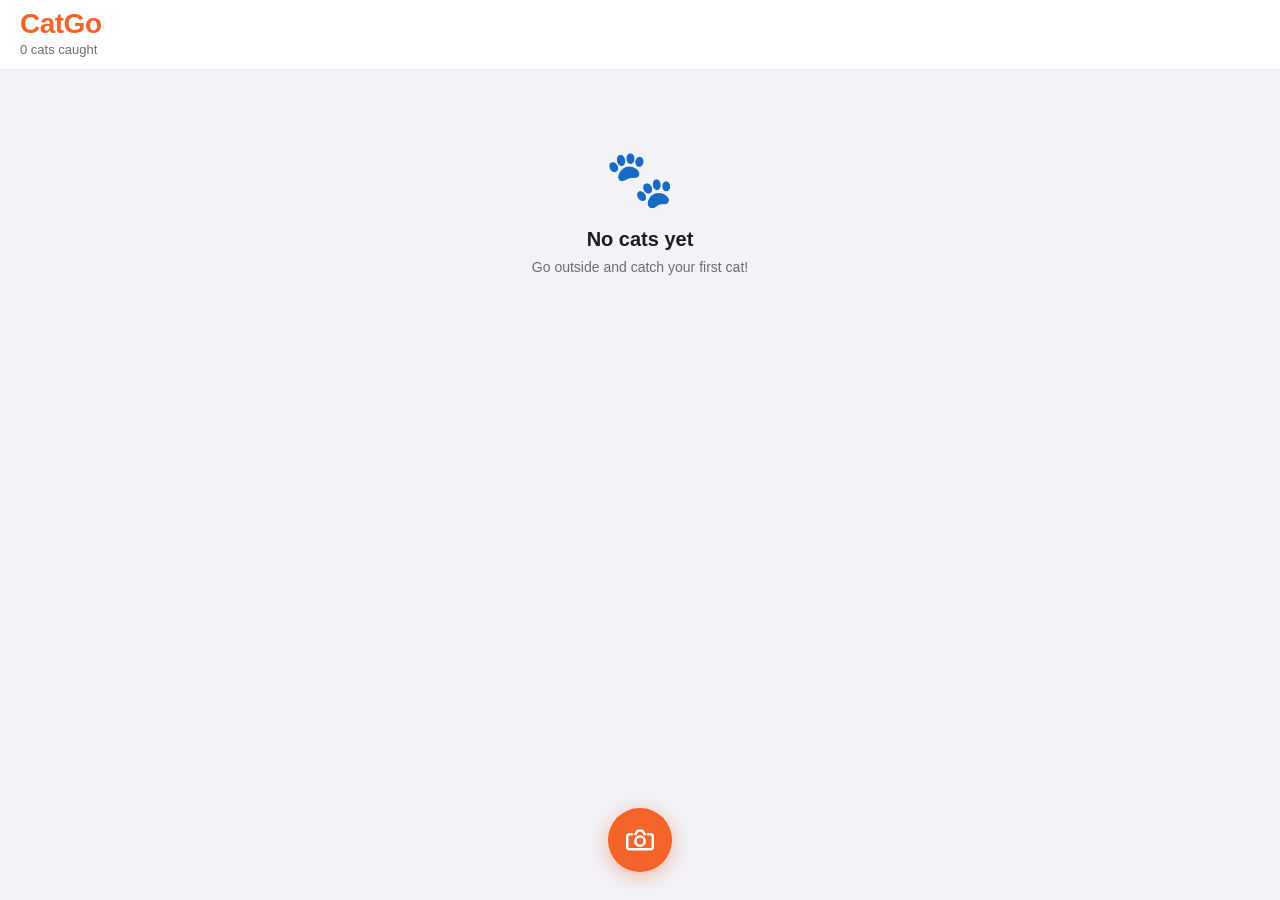
==== catgo/index.html @ 949a3271 "feat: real background removal + white sticker outline - Uses @imgly/background-removal (runs in-brow" ====
<!DOCTYPE html>
<html lang="en">
<head>
  <meta charset="UTF-8" />
  <meta name="viewport" content="width=device-width, initial-scale=1.0, viewport-fit=cover" />
  <title>CatGo</title>
  <link rel="stylesheet" href="/catgo/styles.css" />
</head>
<body>

  <!-- ===== SCREEN: Collection (Pokedex) ===== -->
  <div id="screenCollection" class="screen active">
    <div class="nav-bar">
      <div class="nav-title">CatGo</div>
      <div class="nav-subtitle" id="collectionCount">0 cats caught</div>
    </div>

    <div class="scroll-area" id="collectionGrid">
      <div class="empty-state" id="emptyState">
        <div class="empty-icon">🐾</div>
        <div class="empty-title">No cats yet</div>
        <div class="empty-sub">Go outside and catch your first cat!</div>
      </div>
    </div>

    <button class="fab" id="fabCapture" aria-label="Capture cat">
      <svg width="28" height="28" viewBox="0 0 24 24" fill="none" stroke="currentColor" stroke-width="2.2" stroke-linecap="round" stroke-linejoin="round">
        <circle cx="12" cy="13" r="4"/>
        <path d="M5 7H3a2 2 0 0 0-2 2v9a2 2 0 0 0 2 2h18a2 2 0 0 0 2-2V9a2 2 0 0 0-2-2h-2"/>
        <path d="M8 7l2-3h4l2 3"/>
      </svg>
    </button>
    <input type="file" id="fileInput" accept="image/*" capture="environment" style="display:none" />
  </div>

  <!-- ===== SCREEN: Processing ===== -->
  <div id="screenProcessing" class="screen">
    <!-- Full-screen blurred background -->
    <div class="proc-bg" id="procBg"></div>

    <!-- Loading state -->
    <div id="procLoading" class="proc-overlay">
      <div class="proc-icon">🐾</div>
      <div class="proc-label">Identifying cat...</div>
      <div class="proc-dots"><span></span><span></span><span></span></div>
    </div>

    <!-- Preview state: sticker + action buttons -->
    <div id="procPreview" class="proc-overlay hidden">
      <div class="proc-sticker">
        <img id="procStickerImg" src="" alt="cat" />
      </div>
      <div class="proc-actions">
        <button class="proc-btn" id="procCancel">
          <svg width="22" height="22" viewBox="0 0 24 24" fill="none" stroke="currentColor" stroke-width="2.5" stroke-linecap="round"><line x1="18" y1="6" x2="6" y2="18"/><line x1="6" y1="6" x2="18" y2="18"/></svg>
        </button>
        <button class="proc-btn proc-btn-confirm" id="procConfirm">
          <svg width="28" height="28" viewBox="0 0 24 24" fill="none" stroke="currentColor" stroke-width="2.8" stroke-linecap="round" stroke-linejoin="round"><polyline points="20 6 9 17 4 12"/></svg>
        </button>
        <button class="proc-btn" id="procRetake">
          <svg width="22" height="22" viewBox="0 0 24 24" fill="none" stroke="currentColor" stroke-width="2.5" stroke-linecap="round" stroke-linejoin="round"><polyline points="1 4 1 10 7 10"/><path d="M3.51 15a9 9 0 1 0 .49-3.5"/></svg>
        </button>
      </div>
    </div>
  </div>

  <!-- ===== SCREEN: Fill Details ===== -->
  <div id="screenDetails" class="screen">
    <div class="sheet-header">
      <button class="btn-ghost-icon" id="detailsBack">
        <svg width="20" height="20" viewBox="0 0 24 24" fill="none" stroke="currentColor" stroke-width="2.5" stroke-linecap="round" stroke-linejoin="round">
          <path d="M19 12H5M12 5l-7 7 7 7"/>
        </svg>
      </button>
      <div class="sheet-title">Name your cat</div>
      <div style="width:36px"></div>
    </div>

    <div class="scroll-area">
      <div class="detail-preview-wrap">
        <div class="detail-sticker-box" id="detailStickerBox">
          <div class="detail-sticker-bg" id="detailStickerBg"></div>
          <img class="detail-sticker-img" id="detailStickerImg" src="" alt="cat" />
        </div>
        <div class="rarity-badge" id="rarityBadge">Common</div>
      </div>

      <div class="form-section">
        <div class="form-group">
          <label class="form-label">Nickname</label>
          <input class="form-input" id="inputNickname" type="text" placeholder="e.g. Orange Bandit" maxlength="30" />
        </div>
        <div class="form-group">
          <label class="form-label">Where did you find it?</label>
          <input class="form-input" id="inputLocation" type="text" placeholder="e.g. Near the market" maxlength="50" />
        </div>
      </div>

      <button class="btn-primary full-width" id="btnSave">Add to Collection</button>
    </div>
  </div>

  <!-- ===== SCREEN: Cat Detail ===== -->
  <div id="screenCatDetail" class="screen">
    <div class="detail-hero-wrap">
      <div class="detail-hero-bg" id="detailHeroBg"></div>
      <button class="btn-back-circle" id="catDetailBack">
        <svg width="18" height="18" viewBox="0 0 24 24" fill="none" stroke="currentColor" stroke-width="2.5" stroke-linecap="round" stroke-linejoin="round">
          <path d="M19 12H5M12 5l-7 7 7 7"/>
        </svg>
      </button>
      <div class="detail-hero-sticker">
        <img id="detailHeroImg" src="" alt="cat" />
      </div>
    </div>

    <div class="detail-info-card">
      <div class="detail-name-row">
        <div class="detail-cat-name" id="detailCatName">Cat Name</div>
        <span class="rarity-badge" id="detailRarity">Common</span>
      </div>
      <div class="detail-meta-row">
        <div class="detail-meta-item">
          <span class="detail-meta-icon">📍</span>
          <span class="detail-meta-text" id="detailLocation">—</span>
        </div>
        <div class="detail-meta-item">
          <span class="detail-meta-icon">📅</span>
          <span class="detail-meta-text" id="detailDate">—</span>
        </div>
      </div>
      <div class="detail-dex-row">
        <span class="dex-number" id="detailDexNo">#001</span>
        <span class="dex-label">in your collection</span>
      </div>
      <button class="btn-ghost-danger" id="btnDeleteCat">Delete from collection</button>
    </div>
  </div>

  <script src="/catgo/app.js"></script>
</body>
</html>
---- catgo/styles.css ----
/* ============================================================
 * CatGo — Apple HIG-inspired styles
 * Palette: Orange #F4632A · Blue #4B9FE1 · White
 * ============================================================ */

:root {
  --orange: #F4632A;
  --orange-light: #FF8255;
  --orange-dim: rgba(244, 99, 42, 0.12);
  --blue: #4B9FE1;
  --blue-light: #72B8F0;
  --blue-dim: rgba(75, 159, 225, 0.12);

  --bg: #F2F2F7;
  --surface: #FFFFFF;
  --surface2: #F8F8FA;
  --separator: rgba(0,0,0,0.08);

  --text-primary: #1C1C1E;
  --text-secondary: #6C6C70;
  --text-tertiary: #AEAEB2;

  --radius-sm: 10px;
  --radius-md: 16px;
  --radius-lg: 24px;
  --radius-xl: 32px;

  --shadow-card: 0 2px 16px rgba(0,0,0,0.08), 0 1px 4px rgba(0,0,0,0.04);
  --shadow-fab: 0 4px 20px rgba(244,99,42,0.40);

  --safe-top: env(safe-area-inset-top, 44px);
  --safe-bottom: env(safe-area-inset-bottom, 20px);

  --font: -apple-system, 'SF Pro Display', 'SF Pro Text', BlinkMacSystemFont, 'Segoe UI', sans-serif;
}

*, *::before, *::after { box-sizing: border-box; margin: 0; padding: 0; }

html, body {
  height: 100%;
  overflow: hidden;
  background: var(--bg);
  font-family: var(--font);
  color: var(--text-primary);
  -webkit-font-smoothing: antialiased;
  -webkit-tap-highlight-color: transparent;
}

/* ===== Screens ===== */
.screen {
  position: fixed;
  inset: 0;
  display: flex;
  flex-direction: column;
  opacity: 0;
  pointer-events: none;
  transform: translateY(24px);
  transition: opacity 0.3s ease, transform 0.3s ease;
}
.screen.active {
  opacity: 1;
  pointer-events: all;
  transform: translateY(0);
}
.screen.slide-in-right {
  transform: translateX(100%);
  opacity: 1;
}
.screen.slide-in-right.active {
  transform: translateX(0);
}

/* ===== Nav bar ===== */
.nav-bar {
  padding: calc(var(--safe-top) + 8px) 20px 12px;
  background: var(--surface);
  border-bottom: 1px solid var(--separator);
}
.nav-title {
  font-size: 28px;
  font-weight: 700;
  letter-spacing: -0.5px;
  color: var(--orange);
}
.nav-subtitle {
  font-size: 13px;
  color: var(--text-secondary);
  margin-top: 2px;
}

/* ===== Scroll area ===== */
.scroll-area {
  flex: 1;
  overflow-y: auto;
  -webkit-overflow-scrolling: touch;
  padding: 16px 16px calc(100px + var(--safe-bottom));
}

/* ===== Collection grid ===== */
#collectionGrid {
  display: grid;
  grid-template-columns: 1fr 1fr;
  gap: 12px;
  align-content: start;
}

/* ===== Cat card (Pokedex) ===== */
.cat-card {
  background: var(--surface);
  border-radius: var(--radius-lg);
  overflow: hidden;
  box-shadow: var(--shadow-card);
  cursor: pointer;
  transition: transform 0.15s ease, box-shadow 0.15s ease;
  -webkit-tap-highlight-color: transparent;
  position: relative;
}
.cat-card:active {
  transform: scale(0.96);
  box-shadow: 0 1px 6px rgba(0,0,0,0.06);
}
.cat-card-image {
  width: 100%;
  aspect-ratio: 1;
  position: relative;
  overflow: hidden;
}
.cat-card-bg {
  position: absolute;
  inset: 0;
  background-size: cover;
  background-position: center;
  filter: blur(14px) brightness(0.85);
  transform: scale(1.1);
}
.cat-card-sticker {
  position: absolute;
  inset: 0;
  display: flex;
  align-items: center;
  justify-content: center;
  padding: 10px;
}
.cat-card-sticker img {
  width: 100%;
  height: 100%;
  object-fit: contain;
  filter: drop-shadow(0 0 6px rgba(255,255,255,0.9)) drop-shadow(0 0 12px rgba(255,255,255,0.6));
}
.cat-card-info {
  padding: 10px 12px 12px;
}
.cat-card-name {
  font-size: 14px;
  font-weight: 600;
  color: var(--text-primary);
  white-space: nowrap;
  overflow: hidden;
  text-overflow: ellipsis;
}
.cat-card-location {
  font-size: 11px;
  color: var(--text-secondary);
  margin-top: 2px;
  white-space: nowrap;
  overflow: hidden;
  text-overflow: ellipsis;
}
.cat-card-rarity {
  position: absolute;
  top: 8px;
  right: 8px;
}

/* ===== Rarity badge ===== */
.rarity-badge {
  display: inline-block;
  font-size: 10px;
  font-weight: 700;
  letter-spacing: 0.4px;
  text-transform: uppercase;
  padding: 3px 8px;
  border-radius: 20px;
}
.rarity-badge.Common    { background: rgba(142,142,147,0.15); color: #636366; }
.rarity-badge.Rare      { background: var(--blue-dim); color: var(--blue); }
.rarity-badge.Epic      { background: rgba(175,82,222,0.12); color: #9B59C6; }
.rarity-badge.Legendary { background: rgba(244,99,42,0.14); color: var(--orange); }

/* ===== Dex number ===== */
.dex-number {
  font-size: 12px;
  font-weight: 700;
  color: var(--text-tertiary);
  font-variant-numeric: tabular-nums;
}

/* ===== FAB ===== */
.fab {
  position: fixed;
  bottom: calc(28px + var(--safe-bottom));
  left: 50%;
  transform: translateX(-50%);
  width: 64px;
  height: 64px;
  border-radius: 50%;
  background: var(--orange);
  color: #fff;
  border: none;
  cursor: pointer;
  display: flex;
  align-items: center;
  justify-content: center;
  box-shadow: var(--shadow-fab);
  transition: transform 0.15s ease, box-shadow 0.15s ease;
  z-index: 100;
}
.fab:active {
  transform: translateX(-50%) scale(0.92);
  box-shadow: 0 2px 10px rgba(244,99,42,0.30);
}

/* ===== Empty state ===== */
.empty-state {
  grid-column: 1 / -1;
  display: flex;
  flex-direction: column;
  align-items: center;
  justify-content: center;
  padding: 60px 20px;
  text-align: center;
}
.empty-icon { font-size: 56px; margin-bottom: 16px; }
.empty-title { font-size: 20px; font-weight: 600; color: var(--text-primary); }
.empty-sub { font-size: 14px; color: var(--text-secondary); margin-top: 6px; line-height: 1.5; }

/* ===== Processing screen ===== */
#screenProcessing {
  background: #000;
}
.proc-bg {
  position: absolute;
  inset: 0;
  background-size: cover;
  background-position: center;
  filter: blur(28px) brightness(0.55);
  transform: scale(1.12);
}
.proc-overlay {
  position: absolute;
  inset: 0;
  z-index: 1;
  display: flex;
  flex-direction: column;
  align-items: center;
  justify-content: center;
}
.proc-overlay.hidden { display: none; }

/* Loading state */
.proc-icon { font-size: 52px; margin-bottom: 20px; animation: float 2s ease-in-out infinite; }
.proc-label {
  color: #fff;
  font-size: 17px;
  font-weight: 600;
  margin-bottom: 16px;
}
.proc-dots { display: flex; gap: 8px; }
.proc-dots span {
  width: 8px; height: 8px;
  border-radius: 50%;
  background: rgba(255,255,255,0.5);
  animation: pulse-dot 1.2s ease-in-out infinite;
}
.proc-dots span:nth-child(2) { animation-delay: 0.2s; }
.proc-dots span:nth-child(3) { animation-delay: 0.4s; }
@keyframes pulse-dot {
  0%, 80%, 100% { opacity: 0.3; transform: scale(0.8); }
  40% { opacity: 1; transform: scale(1); }
}

/* Preview state */
.proc-sticker {
  flex: 1;
  display: flex;
  align-items: center;
  justify-content: center;
  padding: 40px 30px 20px;
  width: 100%;
}
.proc-sticker img {
  max-width: 80%;
  max-height: 55vh;
  object-fit: contain;
  animation: float 3s ease-in-out infinite;
}
@keyframes float {
  0%, 100% { transform: translateY(0px); }
  50% { transform: translateY(-14px); }
}

/* Action buttons */
.proc-actions {
  display: flex;
  align-items: center;
  justify-content: center;
  gap: 32px;
  padding-bottom: calc(40px + var(--safe-bottom));
  width: 100%;
}
.proc-btn {
  width: 56px; height: 56px;
  border-radius: 50%;
  border: none;
  cursor: pointer;
  display: flex;
  align-items: center;
  justify-content: center;
  background: rgba(30,30,30,0.55);
  backdrop-filter: blur(12px);
  -webkit-backdrop-filter: blur(12px);
  color: #fff;
  transition: transform 0.15s, opacity 0.15s;
}
.proc-btn:active { transform: scale(0.9); opacity: 0.8; }
.proc-btn-confirm {
  width: 72px; height: 72px;
  background: transparent;
  border: 3px solid #A8E063;
  box-shadow: 0 0 0 2px rgba(168,224,99,0.25);
  color: #A8E063;
}

/* ===== Fill Details screen ===== */
#screenDetails { background: var(--bg); }

.sheet-header {
  display: flex;
  align-items: center;
  justify-content: space-between;
  padding: calc(var(--safe-top) + 8px) 16px 12px;
  background: var(--surface);
  border-bottom: 1px solid var(--separator);
}
.sheet-title {
  font-size: 17px;
  font-weight: 600;
  color: var(--text-primary);
}
.btn-ghost-icon {
  width: 36px; height: 36px;
  border-radius: 50%;
  background: var(--bg);
  border: none;
  cursor: pointer;
  display: flex;
  align-items: center;
  justify-content: center;
  color: var(--text-secondary);
  transition: background 0.15s;
}
.btn-ghost-icon:active { background: var(--separator); }

.detail-preview-wrap {
  display: flex;
  flex-direction: column;
  align-items: center;
  padding: 28px 20px 12px;
}
.detail-sticker-box {
  width: 200px;
  height: 200px;
  border-radius: var(--radius-xl);
  overflow: hidden;
  position: relative;
  box-shadow: var(--shadow-card);
}
.detail-sticker-bg {
  position: absolute;
  inset: 0;
  background-size: cover;
  background-position: center;
  filter: blur(20px) brightness(0.6);
  transform: scale(1.1);
}
.detail-sticker-img {
  position: absolute;
  inset: 0;
  width: 100%;
  height: 100%;
  object-fit: contain;
  padding: 16px;
  z-index: 1;
}
.detail-preview-wrap .rarity-badge {
  margin-top: 12px;
}

/* ===== Form ===== */
.form-section {
  background: var(--surface);
  border-radius: var(--radius-lg);
  margin: 8px 0 16px;
  overflow: hidden;
}
.form-group {
  padding: 14px 16px;
  border-bottom: 1px solid var(--separator);
}
.form-group:last-child { border-bottom: none; }
.form-label {
  display: block;
  font-size: 12px;
  font-weight: 600;
  color: var(--text-secondary);
  text-transform: uppercase;
  letter-spacing: 0.5px;
  margin-bottom: 6px;
}
.form-input {
  width: 100%;
  border: none;
  outline: none;
  font-size: 17px;
  font-family: var(--font);
  color: var(--text-primary);
  background: transparent;
}
.form-input::placeholder { color: var(--text-tertiary); }

/* ===== Buttons ===== */
.btn-primary {
  background: var(--orange);
  color: #fff;
  border: none;
  border-radius: var(--radius-md);
  font-size: 17px;
  font-weight: 600;
  font-family: var(--font);
  padding: 16px 24px;
  cursor: pointer;
  transition: transform 0.15s, opacity 0.15s;
}
.btn-primary:active { transform: scale(0.97); opacity: 0.9; }
.btn-primary.full-width { width: 100%; }

.btn-ghost-danger {
  width: 100%;
  background: none;
  border: none;
  color: #FF3B30;
  font-size: 15px;
  font-weight: 500;
  font-family: var(--font);
  padding: 14px;
  cursor: pointer;
  border-radius: var(--radius-md);
  margin-top: 8px;
  transition: background 0.15s;
}
.btn-ghost-danger:active { background: rgba(255,59,48,0.08); }

/* ===== Cat Detail screen ===== */
#screenCatDetail { background: var(--bg); }

.detail-hero-wrap {
  position: relative;
  height: 52vh;
  min-height: 280px;
  overflow: hidden;
  flex-shrink: 0;
}
.detail-hero-bg {
  position: absolute;
  inset: 0;
  background-size: cover;
  background-position: center;
  filter: blur(24px) brightness(0.65);
  transform: scale(1.1);
}
.btn-back-circle {
  position: absolute;
  top: calc(var(--safe-top) + 8px);
  left: 16px;
  z-index: 10;
  width: 36px; height: 36px;
  border-radius: 50%;
  background: rgba(255,255,255,0.22);
  backdrop-filter: blur(10px);
  -webkit-backdrop-filter: blur(10px);
  border: none;
  cursor: pointer;
  display: flex;
  align-items: center;
  justify-content: center;
  color: #fff;
}
.detail-hero-sticker {
  position: absolute;
  inset: 0;
  display: flex;
  align-items: center;
  justify-content: center;
  padding: 40px;
}
.detail-hero-sticker img {
  max-width: 100%;
  max-height: 100%;
  object-fit: contain;
  filter: drop-shadow(0 0 18px rgba(255,255,255,0.95)) drop-shadow(0 0 36px rgba(255,255,255,0.55));
  animation: float 3s ease-in-out infinite;
}

.detail-info-card {
  flex: 1;
  background: var(--surface);
  border-radius: var(--radius-xl) var(--radius-xl) 0 0;
  margin-top: -24px;
  padding: 24px 20px calc(32px + var(--safe-bottom));
  overflow-y: auto;
  -webkit-overflow-scrolling: touch;
  z-index: 1;
}
.detail-name-row {
  display: flex;
  align-items: center;
  justify-content: space-between;
  margin-bottom: 12px;
}
.detail-cat-name {
  font-size: 26px;
  font-weight: 700;
  letter-spacing: -0.5px;
  color: var(--text-primary);
}
.detail-meta-row {
  display: flex;
  flex-direction: column;
  gap: 8px;
  padding: 14px 0;
  border-top: 1px solid var(--separator);
  border-bottom: 1px solid var(--separator);
  margin-bottom: 14px;
}
.detail-meta-item {
  display: flex;
  align-items: center;
  gap: 10px;
}
.detail-meta-icon { font-size: 16px; }
.detail-meta-text { font-size: 15px; color: var(--text-secondary); }

.detail-dex-row {
  display: flex;
  align-items: center;
  gap: 6px;
  margin-bottom: 4px;
}
.dex-label { font-size: 13px; color: var(--text-tertiary); }

/* ===== Toast ===== */
.toast {
  position: fixed;
  bottom: calc(100px + var(--safe-bottom));
  left: 50%;
  transform: translateX(-50%) translateY(10px);
  background: rgba(28,28,30,0.88);
  backdrop-filter: blur(20px);
  -webkit-backdrop-filter: blur(20px);
  color: #fff;
  font-size: 14px;
  font-weight: 500;
  padding: 10px 18px;
  border-radius: 20px;
  white-space: nowrap;
  animation: toast-in 0.25s ease forwards;
  z-index: 9999;
}
@keyframes toast-in {
  from { opacity: 0; transform: translateX(-50%) translateY(10px); }
  to   { opacity: 1; transform: translateX(-50%) translateY(0); }
}
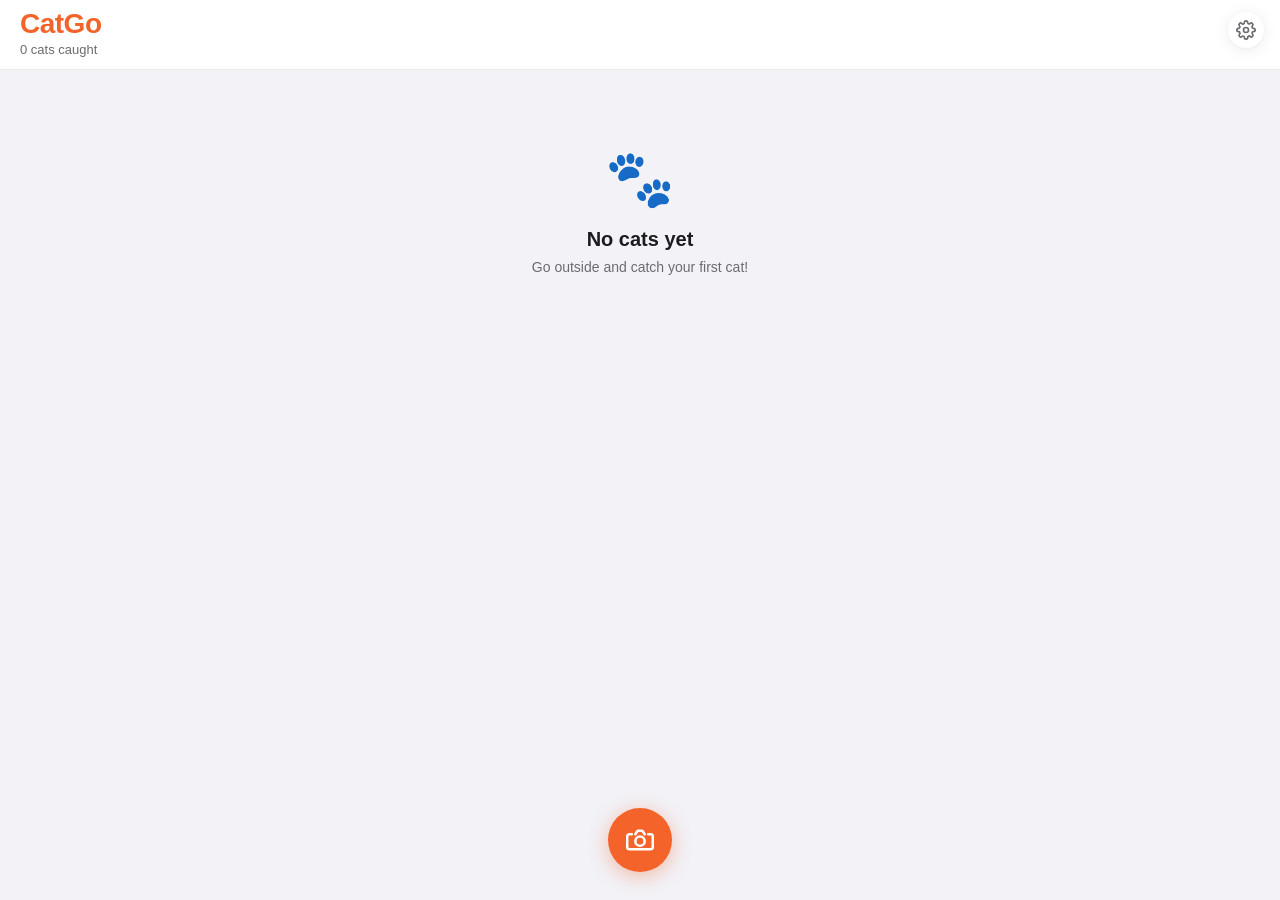
==== commit bad13de9: "fix: switch to Remove.bg REST API for background removal + add settings panel Browser WASM failed on" ====
--- a/catgo/index.html
+++ b/catgo/index.html
@@ -30,7 +30,30 @@
         <path d="M8 7l2-3h4l2 3"/>
       </svg>
     </button>
+    <button class="settings-btn" id="settingsBtn" aria-label="Settings">
+      <svg width="20" height="20" viewBox="0 0 24 24" fill="none" stroke="currentColor" stroke-width="2" stroke-linecap="round" stroke-linejoin="round">
+        <circle cx="12" cy="12" r="3"/><path d="M19.4 15a1.65 1.65 0 0 0 .33 1.82l.06.06a2 2 0 0 1-2.83 2.83l-.06-.06a1.65 1.65 0 0 0-1.82-.33 1.65 1.65 0 0 0-1 1.51V21a2 2 0 0 1-4 0v-.09A1.65 1.65 0 0 0 9 19.4a1.65 1.65 0 0 0-1.82.33l-.06.06a2 2 0 0 1-2.83-2.83l.06-.06A1.65 1.65 0 0 0 4.68 15a1.65 1.65 0 0 0-1.51-1H3a2 2 0 0 1 0-4h.09A1.65 1.65 0 0 0 4.6 9a1.65 1.65 0 0 0-.33-1.82l-.06-.06a2 2 0 0 1 2.83-2.83l.06.06A1.65 1.65 0 0 0 9 4.68a1.65 1.65 0 0 0 1-1.51V3a2 2 0 0 1 4 0v.09a1.65 1.65 0 0 0 1 1.51 1.65 1.65 0 0 0 1.82-.33l.06-.06a2 2 0 0 1 2.83 2.83l-.06.06A1.65 1.65 0 0 0 19.4 9a1.65 1.65 0 0 0 1.51 1H21a2 2 0 0 1 0 4h-.09a1.65 1.65 0 0 0-1.51 1z"/>
+      </svg>
+    </button>
     <input type="file" id="fileInput" accept="image/*" capture="environment" style="display:none" />
+
+    <!-- Settings overlay -->
+    <div id="settingsOverlay" class="overlay hidden">
+      <div class="settings-sheet">
+        <div class="settings-header">
+          <div class="sheet-title">Settings</div>
+          <button class="btn-ghost-icon" id="settingsClose">
+            <svg width="18" height="18" viewBox="0 0 24 24" fill="none" stroke="currentColor" stroke-width="2.5" stroke-linecap="round"><line x1="18" y1="6" x2="6" y2="18"/><line x1="6" y1="6" x2="18" y2="18"/></svg>
+          </button>
+        </div>
+        <div class="settings-body">
+          <div class="form-label" style="margin-bottom:6px">Remove.bg API Key</div>
+          <input class="form-input settings-input" id="inputApiKey" type="text" placeholder="Paste your remove.bg API key" autocomplete="off" />
+          <div class="settings-hint">Get a free key at <strong>remove.bg/dashboard</strong> (50 free/month). Without a key, AI background removal will be skipped.</div>
+          <button class="btn-primary full-width" id="btnSaveSettings" style="margin-top:20px">Save</button>
+        </div>
+      </div>
+    </div>
   </div>
 
   <!-- ===== SCREEN: Processing ===== -->
@@ -137,6 +160,6 @@
     </div>
   </div>
 
-  <script src="/catgo/app.js"></script>
+  <script type="module" src="/catgo/app.js"></script>
 </body>
 </html>
--- a/catgo/styles.css
+++ b/catgo/styles.css
@@ -557,6 +557,71 @@
   margin-bottom: 4px;
 }
 .dex-label { font-size: 13px; color: var(--text-tertiary); }
+
+/* ===== Settings button ===== */
+.settings-btn {
+  position: fixed;
+  top: calc(var(--safe-top) + 12px);
+  right: 16px;
+  width: 36px; height: 36px;
+  border-radius: 50%;
+  background: var(--surface);
+  border: none;
+  cursor: pointer;
+  display: flex;
+  align-items: center;
+  justify-content: center;
+  color: var(--text-secondary);
+  box-shadow: var(--shadow-card);
+  z-index: 50;
+  transition: transform 0.15s;
+}
+.settings-btn:active { transform: scale(0.92); }
+
+/* ===== Settings overlay ===== */
+.overlay {
+  position: fixed;
+  inset: 0;
+  background: rgba(0,0,0,0.4);
+  backdrop-filter: blur(4px);
+  -webkit-backdrop-filter: blur(4px);
+  z-index: 200;
+  display: flex;
+  align-items: flex-end;
+}
+.overlay.hidden { display: none; }
+
+.settings-sheet {
+  background: var(--surface);
+  border-radius: var(--radius-xl) var(--radius-xl) 0 0;
+  width: 100%;
+  padding: 20px 20px calc(32px + var(--safe-bottom));
+}
+.settings-header {
+  display: flex;
+  align-items: center;
+  justify-content: space-between;
+  margin-bottom: 20px;
+}
+.settings-input {
+  width: 100%;
+  border: 1.5px solid var(--separator);
+  border-radius: var(--radius-md);
+  padding: 12px 14px;
+  font-size: 15px;
+  font-family: var(--font);
+  color: var(--text-primary);
+  background: var(--bg);
+  outline: none;
+}
+.settings-input:focus { border-color: var(--orange); }
+.settings-hint {
+  font-size: 12px;
+  color: var(--text-tertiary);
+  margin-top: 8px;
+  line-height: 1.5;
+}
+.settings-body { display: flex; flex-direction: column; }
 
 /* ===== Toast ===== */
 .toast {
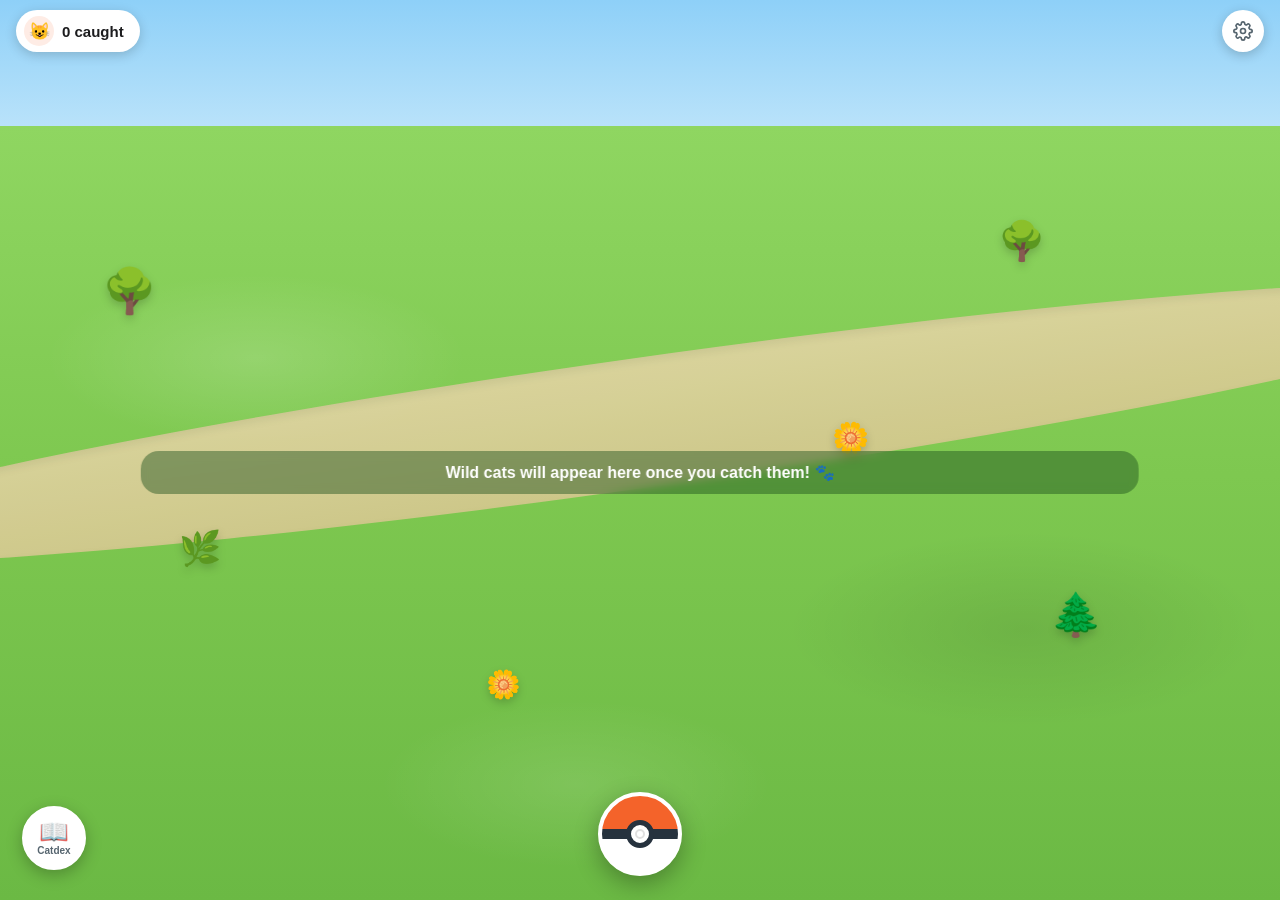
==== commit 10ec1395: "feat: full Pokemon Go concept — map overworld, pokeball capture, Catdex, CP stats - New home screen:" ====
--- a/catgo/index.html
+++ b/catgo/index.html
@@ -8,33 +8,45 @@
 </head>
 <body>
 
-  <!-- ===== SCREEN: Collection (Pokedex) ===== -->
-  <div id="screenCollection" class="screen active">
-    <div class="nav-bar">
-      <div class="nav-title">CatGo</div>
-      <div class="nav-subtitle" id="collectionCount">0 cats caught</div>
-    </div>
-
-    <div class="scroll-area" id="collectionGrid">
-      <div class="empty-state" id="emptyState">
-        <div class="empty-icon">🐾</div>
-        <div class="empty-title">No cats yet</div>
-        <div class="empty-sub">Go outside and catch your first cat!</div>
-      </div>
-    </div>
-
-    <button class="fab" id="fabCapture" aria-label="Capture cat">
-      <svg width="28" height="28" viewBox="0 0 24 24" fill="none" stroke="currentColor" stroke-width="2.2" stroke-linecap="round" stroke-linejoin="round">
-        <circle cx="12" cy="13" r="4"/>
-        <path d="M5 7H3a2 2 0 0 0-2 2v9a2 2 0 0 0 2 2h18a2 2 0 0 0 2-2V9a2 2 0 0 0-2-2h-2"/>
-        <path d="M8 7l2-3h4l2 3"/>
-      </svg>
+  <!-- ===== SCREEN: Map (home, like Pokemon Go overworld) ===== -->
+  <div id="screenMap" class="screen active">
+    <div class="map-scene">
+      <div class="map-sky"></div>
+      <div class="map-ground">
+        <div class="map-path"></div>
+        <span class="map-deco" style="left:8%;  top:18%; font-size:44px">🌳</span>
+        <span class="map-deco" style="left:78%; top:12%; font-size:38px">🌳</span>
+        <span class="map-deco" style="left:65%; top:38%; font-size:30px">🌼</span>
+        <span class="map-deco" style="left:14%; top:52%; font-size:34px">🌿</span>
+        <span class="map-deco" style="left:82%; top:60%; font-size:42px">🌲</span>
+        <span class="map-deco" style="left:38%; top:70%; font-size:28px">🌼</span>
+        <div id="mapCats"></div>
+        <div class="map-hint" id="mapHint">Wild cats will appear here once you catch them! 🐾</div>
+      </div>
+    </div>
+
+    <!-- Top bar -->
+    <div class="map-topbar">
+      <div class="trainer-pill">
+        <span class="trainer-avatar">😺</span>
+        <span id="trainerCount">0 caught</span>
+      </div>
+      <button class="settings-btn" id="settingsBtn" aria-label="Settings">
+        <svg width="20" height="20" viewBox="0 0 24 24" fill="none" stroke="currentColor" stroke-width="2" stroke-linecap="round" stroke-linejoin="round">
+          <circle cx="12" cy="12" r="3"/><path d="M19.4 15a1.65 1.65 0 0 0 .33 1.82l.06.06a2 2 0 0 1-2.83 2.83l-.06-.06a1.65 1.65 0 0 0-1.82-.33 1.65 1.65 0 0 0-1 1.51V21a2 2 0 0 1-4 0v-.09A1.65 1.65 0 0 0 9 19.4a1.65 1.65 0 0 0-1.82.33l-.06.06a2 2 0 0 1-2.83-2.83l.06-.06A1.65 1.65 0 0 0 4.68 15a1.65 1.65 0 0 0-1.51-1H3a2 2 0 0 1 0-4h.09A1.65 1.65 0 0 0 4.6 9a1.65 1.65 0 0 0-.33-1.82l-.06-.06a2 2 0 0 1 2.83-2.83l.06.06A1.65 1.65 0 0 0 9 4.68a1.65 1.65 0 0 0 1-1.51V3a2 2 0 0 1 4 0v.09a1.65 1.65 0 0 0 1 1.51 1.65 1.65 0 0 0 1.82-.33l.06-.06a2 2 0 0 1 2.83 2.83l-.06.06A1.65 1.65 0 0 0 19.4 9a1.65 1.65 0 0 0 1.51 1H21a2 2 0 0 1 0 4h-.09a1.65 1.65 0 0 0-1.51 1z"/>
+        </svg>
+      </button>
+    </div>
+
+    <!-- Bottom controls: Catdex + Pokeball capture -->
+    <button class="dex-btn" id="dexBtn" aria-label="Open Catdex">
+      <span class="dex-btn-icon">📖</span>
+      <span class="dex-btn-label">Catdex</span>
     </button>
-    <button class="settings-btn" id="settingsBtn" aria-label="Settings">
-      <svg width="20" height="20" viewBox="0 0 24 24" fill="none" stroke="currentColor" stroke-width="2" stroke-linecap="round" stroke-linejoin="round">
-        <circle cx="12" cy="12" r="3"/><path d="M19.4 15a1.65 1.65 0 0 0 .33 1.82l.06.06a2 2 0 0 1-2.83 2.83l-.06-.06a1.65 1.65 0 0 0-1.82-.33 1.65 1.65 0 0 0-1 1.51V21a2 2 0 0 1-4 0v-.09A1.65 1.65 0 0 0 9 19.4a1.65 1.65 0 0 0-1.82.33l-.06.06a2 2 0 0 1-2.83-2.83l.06-.06A1.65 1.65 0 0 0 4.68 15a1.65 1.65 0 0 0-1.51-1H3a2 2 0 0 1 0-4h.09A1.65 1.65 0 0 0 4.6 9a1.65 1.65 0 0 0-.33-1.82l-.06-.06a2 2 0 0 1 2.83-2.83l.06.06A1.65 1.65 0 0 0 9 4.68a1.65 1.65 0 0 0 1-1.51V3a2 2 0 0 1 4 0v.09a1.65 1.65 0 0 0 1 1.51 1.65 1.65 0 0 0 1.82-.33l.06-.06a2 2 0 0 1 2.83 2.83l-.06.06A1.65 1.65 0 0 0 19.4 9a1.65 1.65 0 0 0 1.51 1H21a2 2 0 0 1 0 4h-.09a1.65 1.65 0 0 0-1.51 1z"/>
-      </svg>
+    <button class="pokeball-btn" id="fabCapture" aria-label="Catch a cat">
+      <span class="pokeball-inner"></span>
     </button>
+
     <input type="file" id="fileInput" accept="image/*" capture="environment" style="display:none" />
 
     <!-- Settings overlay -->
@@ -56,20 +68,39 @@
     </div>
   </div>
 
-  <!-- ===== SCREEN: Processing ===== -->
+  <!-- ===== SCREEN: Catdex (Pokedex) ===== -->
+  <div id="screenCollection" class="screen">
+    <div class="dex-header">
+      <button class="btn-ghost-icon" id="dexBack">
+        <svg width="20" height="20" viewBox="0 0 24 24" fill="none" stroke="currentColor" stroke-width="2.5" stroke-linecap="round" stroke-linejoin="round">
+          <path d="M19 12H5M12 5l-7 7 7 7"/>
+        </svg>
+      </button>
+      <div class="dex-title">CATDEX</div>
+      <div class="dex-count" id="collectionCount">0</div>
+    </div>
+
+    <div class="scroll-area" id="collectionGrid">
+      <div class="empty-state" id="emptyState">
+        <div class="empty-icon">🐾</div>
+        <div class="empty-title">No cats yet</div>
+        <div class="empty-sub">Go outside and catch your first cat!</div>
+      </div>
+    </div>
+  </div>
+
+  <!-- ===== SCREEN: Processing (encounter) ===== -->
   <div id="screenProcessing" class="screen">
-    <!-- Full-screen blurred background -->
     <div class="proc-bg" id="procBg"></div>
 
-    <!-- Loading state -->
     <div id="procLoading" class="proc-overlay">
       <div class="proc-icon">🐾</div>
-      <div class="proc-label">Identifying cat...</div>
+      <div class="proc-label">A wild cat appeared...</div>
       <div class="proc-dots"><span></span><span></span><span></span></div>
     </div>
 
-    <!-- Preview state: sticker + action buttons -->
     <div id="procPreview" class="proc-overlay hidden">
+      <div class="gotcha-banner">GOTCHA!</div>
       <div class="proc-sticker">
         <img id="procStickerImg" src="" alt="cat" />
       </div>
@@ -87,7 +118,7 @@
     </div>
   </div>
 
-  <!-- ===== SCREEN: Fill Details ===== -->
+  <!-- ===== SCREEN: Register (fill details) ===== -->
   <div id="screenDetails" class="screen">
     <div class="sheet-header">
       <button class="btn-ghost-icon" id="detailsBack">
@@ -95,7 +126,7 @@
           <path d="M19 12H5M12 5l-7 7 7 7"/>
         </svg>
       </button>
-      <div class="sheet-title">Name your cat</div>
+      <div class="sheet-title">Register to Catdex</div>
       <div style="width:36px"></div>
     </div>
 
@@ -117,16 +148,21 @@
           <label class="form-label">Where did you find it?</label>
           <input class="form-input" id="inputLocation" type="text" placeholder="e.g. Near the market" maxlength="50" />
         </div>
-      </div>
-
-      <button class="btn-primary full-width" id="btnSave">Add to Collection</button>
-    </div>
-  </div>
-
-  <!-- ===== SCREEN: Cat Detail ===== -->
+        <div class="form-group">
+          <label class="form-label">Notes</label>
+          <textarea class="form-input form-textarea" id="inputNotes" placeholder="Any observations about this cat?" maxlength="200" rows="3"></textarea>
+        </div>
+      </div>
+
+      <button class="btn-primary full-width" id="btnSave">Register</button>
+    </div>
+  </div>
+
+  <!-- ===== SCREEN: Cat Detail (Pokemon Go style) ===== -->
   <div id="screenCatDetail" class="screen">
     <div class="detail-hero-wrap">
       <div class="detail-hero-bg" id="detailHeroBg"></div>
+      <div class="detail-cp" id="detailCp">CP 000</div>
       <button class="btn-back-circle" id="catDetailBack">
         <svg width="18" height="18" viewBox="0 0 24 24" fill="none" stroke="currentColor" stroke-width="2.5" stroke-linecap="round" stroke-linejoin="round">
           <path d="M19 12H5M12 5l-7 7 7 7"/>
@@ -142,21 +178,27 @@
         <div class="detail-cat-name" id="detailCatName">Cat Name</div>
         <span class="rarity-badge" id="detailRarity">Common</span>
       </div>
-      <div class="detail-meta-row">
-        <div class="detail-meta-item">
-          <span class="detail-meta-icon">📍</span>
-          <span class="detail-meta-text" id="detailLocation">—</span>
-        </div>
-        <div class="detail-meta-item">
-          <span class="detail-meta-icon">📅</span>
-          <span class="detail-meta-text" id="detailDate">—</span>
-        </div>
-      </div>
-      <div class="detail-dex-row">
-        <span class="dex-number" id="detailDexNo">#001</span>
-        <span class="dex-label">in your collection</span>
-      </div>
-      <button class="btn-ghost-danger" id="btnDeleteCat">Delete from collection</button>
+
+      <div class="stat-tiles">
+        <div class="stat-tile">
+          <div class="stat-value" id="detailDexNo">#001</div>
+          <div class="stat-label">Catdex No.</div>
+        </div>
+        <div class="stat-tile">
+          <div class="stat-value" id="detailLocation">—</div>
+          <div class="stat-label">Found at</div>
+        </div>
+        <div class="stat-tile">
+          <div class="stat-value" id="detailDate">—</div>
+          <div class="stat-label">Caught on</div>
+        </div>
+      </div>
+
+      <div id="detailNotesSection" class="detail-notes-section hidden">
+        <div class="detail-notes-label">Notes</div>
+        <div class="detail-notes-text" id="detailNotes"></div>
+      </div>
+      <button class="btn-ghost-danger" id="btnDeleteCat">Release from collection</button>
     </div>
   </div>
 
--- a/catgo/styles.css
+++ b/catgo/styles.css
@@ -11,14 +11,16 @@
   --blue-light: #72B8F0;
   --blue-dim: rgba(75, 159, 225, 0.12);
 
-  --bg: #F2F2F7;
+  --sky: #A9D5F5;
+  --sky-light: #C4E2F8;
+  --bg: #A9D5F5;
   --surface: #FFFFFF;
   --surface2: #F8F8FA;
   --separator: rgba(0,0,0,0.08);
 
   --text-primary: #1C1C1E;
-  --text-secondary: #6C6C70;
-  --text-tertiary: #AEAEB2;
+  --text-secondary: #56656F;
+  --text-tertiary: #8FA6B5;
 
   --radius-sm: 10px;
   --radius-md: 16px;
@@ -32,6 +34,7 @@
   --safe-bottom: env(safe-area-inset-bottom, 20px);
 
   --font: -apple-system, 'SF Pro Display', 'SF Pro Text', BlinkMacSystemFont, 'Segoe UI', sans-serif;
+  --font-round: ui-rounded, 'SF Pro Rounded', -apple-system, 'Arial Rounded MT Bold', 'Segoe UI', sans-serif;
 }
 
 *, *::before, *::after { box-sizing: border-box; margin: 0; padding: 0; }
@@ -46,6 +49,9 @@
   -webkit-tap-highlight-color: transparent;
 }
 
+/* Catdex screen: clean light background */
+#screenCollection { background: #F2F2F7; }
+
 /* ===== Screens ===== */
 .screen {
   position: fixed;
@@ -70,22 +76,189 @@
   transform: translateX(0);
 }
 
-/* ===== Nav bar ===== */
-.nav-bar {
-  padding: calc(var(--safe-top) + 8px) 20px 12px;
-  background: var(--surface);
-  border-bottom: 1px solid var(--separator);
-}
-.nav-title {
-  font-size: 28px;
+/* ===== Map screen (overworld) ===== */
+#screenMap { background: #7EC850; }
+.map-scene { position: absolute; inset: 0; overflow: hidden; }
+.map-sky {
+  position: absolute;
+  top: 0; left: 0; right: 0;
+  height: 22%;
+  background: linear-gradient(180deg, #8ED0F8 0%, #BDE4FA 70%, rgba(189,228,250,0) 100%);
+}
+.map-ground {
+  position: absolute;
+  top: 14%; left: 0; right: 0; bottom: 0;
+  background:
+    radial-gradient(ellipse 300px 120px at 20% 30%, rgba(255,255,255,0.14) 0%, rgba(255,255,255,0) 70%),
+    radial-gradient(ellipse 340px 140px at 80% 65%, rgba(0,0,0,0.08) 0%, rgba(0,0,0,0) 70%),
+    radial-gradient(ellipse 280px 120px at 45% 85%, rgba(255,255,255,0.10) 0%, rgba(255,255,255,0) 70%),
+    linear-gradient(180deg, #8FD661 0%, #7EC850 45%, #6BB944 100%);
+}
+.map-path {
+  position: absolute;
+  left: -20%;
+  top: 30%;
+  width: 140%;
+  height: 130px;
+  background: linear-gradient(180deg, #E8D5A8 0%, #DCC894 100%);
+  border-radius: 50%;
+  transform: rotate(-8deg);
+  opacity: 0.85;
+  box-shadow: inset 0 4px 8px rgba(0,0,0,0.08);
+}
+.map-deco {
+  position: absolute;
+  filter: drop-shadow(0 4px 4px rgba(0,0,0,0.18));
+  user-select: none;
+  pointer-events: none;
+}
+#mapCats { position: absolute; inset: 0; }
+.map-cat {
+  position: absolute;
+  width: 84px;
+  height: 84px;
+  cursor: pointer;
+  animation: map-bob 2.6s ease-in-out infinite;
+  transition: transform 0.15s;
+  z-index: 2;
+}
+.map-cat:active { transform: scale(0.9); }
+.map-cat img {
+  width: 100%;
+  height: 100%;
+  object-fit: contain;
+  filter: drop-shadow(0 5px 10px rgba(20,60,20,0.35));
+}
+.map-cat-shadow {
+  position: absolute;
+  bottom: -6px;
+  left: 50%;
+  transform: translateX(-50%);
+  width: 54px;
+  height: 12px;
+  background: rgba(0,0,0,0.22);
+  border-radius: 50%;
+  z-index: -1;
+}
+@keyframes map-bob {
+  0%, 100% { margin-top: 0; }
+  50% { margin-top: -8px; }
+}
+.map-hint {
+  position: absolute;
+  left: 50%;
+  top: 42%;
+  transform: translateX(-50%);
+  width: 78%;
+  text-align: center;
+  font-family: var(--font-round);
+  font-size: 16px;
   font-weight: 700;
-  letter-spacing: -0.5px;
-  color: var(--orange);
-}
-.nav-subtitle {
-  font-size: 13px;
+  color: #fff;
+  background: rgba(30,80,30,0.45);
+  border-radius: 18px;
+  padding: 12px 16px;
+  backdrop-filter: blur(4px);
+  -webkit-backdrop-filter: blur(4px);
+}
+
+/* Map top bar */
+.map-topbar {
+  position: absolute;
+  top: calc(var(--safe-top) + 10px);
+  left: 16px;
+  right: 16px;
+  display: flex;
+  align-items: center;
+  justify-content: space-between;
+  z-index: 20;
+}
+.trainer-pill {
+  display: flex;
+  align-items: center;
+  gap: 8px;
+  background: #fff;
+  border-radius: 24px;
+  padding: 6px 16px 6px 8px;
+  font-family: var(--font-round);
+  font-size: 15px;
+  font-weight: 800;
+  color: var(--text-primary);
+  box-shadow: 0 3px 12px rgba(0,0,0,0.18);
+}
+.trainer-avatar {
+  width: 30px; height: 30px;
+  border-radius: 50%;
+  background: var(--orange-dim);
+  display: flex;
+  align-items: center;
+  justify-content: center;
+  font-size: 17px;
+}
+
+/* Pokeball capture button */
+.pokeball-btn {
+  position: fixed;
+  bottom: calc(24px + var(--safe-bottom));
+  left: 50%;
+  transform: translateX(-50%);
+  width: 84px;
+  height: 84px;
+  border-radius: 50%;
+  border: 4px solid #fff;
+  cursor: pointer;
+  padding: 0;
+  background: linear-gradient(180deg, var(--orange) 0%, var(--orange) 44%, #26323E 44%, #26323E 56%, #fff 56%, #fff 100%);
+  box-shadow: 0 8px 24px rgba(0,0,0,0.30);
+  z-index: 100;
+  transition: transform 0.15s;
+  overflow: hidden;
+}
+.pokeball-btn:active { transform: translateX(-50%) scale(0.92); }
+.pokeball-inner {
+  position: absolute;
+  top: 50%; left: 50%;
+  transform: translate(-50%, -50%);
+  width: 28px; height: 28px;
+  border-radius: 50%;
+  background: #fff;
+  border: 5px solid #26323E;
+}
+.pokeball-inner::after {
+  content: '';
+  position: absolute;
+  inset: 4px;
+  border-radius: 50%;
+  border: 2px solid rgba(0,0,0,0.12);
+}
+
+/* Catdex button (bottom-left) */
+.dex-btn {
+  position: fixed;
+  bottom: calc(30px + var(--safe-bottom));
+  left: 22px;
+  width: 64px;
+  height: 64px;
+  border-radius: 50%;
+  background: #fff;
+  border: 3px solid #fff;
+  cursor: pointer;
+  display: flex;
+  flex-direction: column;
+  align-items: center;
+  justify-content: center;
+  box-shadow: 0 5px 16px rgba(0,0,0,0.25);
+  z-index: 100;
+  transition: transform 0.15s;
+}
+.dex-btn:active { transform: scale(0.92); }
+.dex-btn-icon { font-size: 24px; line-height: 1; }
+.dex-btn-label {
+  font-family: var(--font-round);
+  font-size: 10px;
+  font-weight: 800;
   color: var(--text-secondary);
-  margin-top: 2px;
+  margin-top: 1px;
 }
 
 /* ===== Scroll area ===== */
@@ -96,129 +269,122 @@
   padding: 16px 16px calc(100px + var(--safe-bottom));
 }
 
-/* ===== Collection grid ===== */
+/* ===== Catdex screen ===== */
+.dex-header {
+  display: flex;
+  align-items: center;
+  justify-content: space-between;
+  padding: calc(var(--safe-top) + 10px) 16px 12px;
+  background: var(--orange);
+  box-shadow: 0 3px 14px rgba(0,0,0,0.18);
+  z-index: 5;
+}
+.dex-title {
+  font-family: var(--font-round);
+  font-size: 22px;
+  font-weight: 900;
+  letter-spacing: 3px;
+  color: #fff;
+}
+.dex-count {
+  min-width: 40px;
+  text-align: center;
+  font-family: var(--font-round);
+  font-size: 16px;
+  font-weight: 900;
+  color: var(--orange);
+  background: #fff;
+  border-radius: 20px;
+  padding: 4px 12px;
+}
+
 #collectionGrid {
   display: grid;
-  grid-template-columns: 1fr 1fr;
-  gap: 12px;
+  grid-template-columns: 1fr 1fr 1fr;
+  gap: 10px;
   align-content: start;
 }
 
-/* ===== Cat card (Pokedex) ===== */
-.cat-card {
+.dex-entry {
   background: var(--surface);
-  border-radius: var(--radius-lg);
-  overflow: hidden;
-  box-shadow: var(--shadow-card);
-  cursor: pointer;
-  transition: transform 0.15s ease, box-shadow 0.15s ease;
+  border-radius: var(--radius-md);
+  padding: 8px 6px 10px;
+  display: flex;
+  flex-direction: column;
+  align-items: center;
+  cursor: pointer;
+  box-shadow: 0 2px 8px rgba(0,0,0,0.08);
+  transition: transform 0.15s ease;
   -webkit-tap-highlight-color: transparent;
-  position: relative;
-}
-.cat-card:active {
-  transform: scale(0.96);
-  box-shadow: 0 1px 6px rgba(0,0,0,0.06);
-}
-.cat-card-image {
+}
+.dex-entry:active { transform: scale(0.93); }
+.dex-entry-no {
+  align-self: flex-start;
+  font-size: 11px;
+  font-weight: 700;
+  color: var(--text-tertiary);
+  font-variant-numeric: tabular-nums;
+}
+.dex-entry-img {
   width: 100%;
   aspect-ratio: 1;
-  position: relative;
-  overflow: hidden;
-}
-.cat-card-bg {
-  position: absolute;
-  inset: 0;
-  background-size: cover;
-  background-position: center;
-  filter: blur(14px) brightness(0.85);
-  transform: scale(1.1);
-}
-.cat-card-sticker {
-  position: absolute;
-  inset: 0;
-  display: flex;
-  align-items: center;
-  justify-content: center;
-  padding: 10px;
-}
-.cat-card-sticker img {
+  display: flex;
+  align-items: center;
+  justify-content: center;
+}
+.dex-entry-img img {
   width: 100%;
   height: 100%;
   object-fit: contain;
-  filter: drop-shadow(0 0 6px rgba(255,255,255,0.9)) drop-shadow(0 0 12px rgba(255,255,255,0.6));
-}
-.cat-card-info {
-  padding: 10px 12px 12px;
-}
-.cat-card-name {
-  font-size: 14px;
-  font-weight: 600;
+  filter: drop-shadow(0 3px 6px rgba(0,0,0,0.15));
+}
+.dex-entry-name {
+  font-family: var(--font-round);
+  font-size: 13px;
+  font-weight: 800;
   color: var(--text-primary);
   white-space: nowrap;
   overflow: hidden;
   text-overflow: ellipsis;
-}
-.cat-card-location {
+  max-width: 100%;
+  margin-top: 2px;
+}
+.dex-entry-cp {
   font-size: 11px;
-  color: var(--text-secondary);
-  margin-top: 2px;
-  white-space: nowrap;
-  overflow: hidden;
-  text-overflow: ellipsis;
-}
-.cat-card-rarity {
-  position: absolute;
-  top: 8px;
-  right: 8px;
+  font-weight: 700;
+  color: var(--blue);
+  margin-top: 1px;
+}
+.dex-entry-unknown {
+  opacity: 0.55;
+  pointer-events: none;
+}
+.dex-unknown-mark {
+  font-family: var(--font-round);
+  font-size: 42px;
+  font-weight: 900;
+  color: #C9D4DC;
 }
 
 /* ===== Rarity badge ===== */
 .rarity-badge {
   display: inline-block;
-  font-size: 10px;
-  font-weight: 700;
-  letter-spacing: 0.4px;
+  font-family: var(--font-round);
+  font-size: 11px;
+  font-weight: 900;
+  letter-spacing: 0.6px;
   text-transform: uppercase;
-  padding: 3px 8px;
+  padding: 4px 10px;
   border-radius: 20px;
-}
-.rarity-badge.Common    { background: rgba(142,142,147,0.15); color: #636366; }
-.rarity-badge.Rare      { background: var(--blue-dim); color: var(--blue); }
-.rarity-badge.Epic      { background: rgba(175,82,222,0.12); color: #9B59C6; }
-.rarity-badge.Legendary { background: rgba(244,99,42,0.14); color: var(--orange); }
-
-/* ===== Dex number ===== */
-.dex-number {
-  font-size: 12px;
-  font-weight: 700;
-  color: var(--text-tertiary);
-  font-variant-numeric: tabular-nums;
-}
-
-/* ===== FAB ===== */
-.fab {
-  position: fixed;
-  bottom: calc(28px + var(--safe-bottom));
-  left: 50%;
-  transform: translateX(-50%);
-  width: 64px;
-  height: 64px;
-  border-radius: 50%;
-  background: var(--orange);
+  border: 2px solid #fff;
   color: #fff;
-  border: none;
-  cursor: pointer;
-  display: flex;
-  align-items: center;
-  justify-content: center;
-  box-shadow: var(--shadow-fab);
-  transition: transform 0.15s ease, box-shadow 0.15s ease;
-  z-index: 100;
-}
-.fab:active {
-  transform: translateX(-50%) scale(0.92);
-  box-shadow: 0 2px 10px rgba(244,99,42,0.30);
-}
+  box-shadow: 0 2px 6px rgba(40,90,130,0.25);
+  transform: rotate(4deg);
+}
+.rarity-badge.Common    { background: #8E9DA9; }
+.rarity-badge.Rare      { background: var(--blue); }
+.rarity-badge.Epic      { background: #9B59C6; }
+.rarity-badge.Legendary { background: var(--orange); }
 
 /* ===== Empty state ===== */
 .empty-state {
@@ -230,9 +396,25 @@
   padding: 60px 20px;
   text-align: center;
 }
-.empty-icon { font-size: 56px; margin-bottom: 16px; }
-.empty-title { font-size: 20px; font-weight: 600; color: var(--text-primary); }
-.empty-sub { font-size: 14px; color: var(--text-secondary); margin-top: 6px; line-height: 1.5; }
+.empty-icon { font-size: 64px; margin-bottom: 16px; filter: drop-shadow(0 4px 8px rgba(40,90,130,0.25)); }
+.empty-title {
+  font-family: var(--font-round);
+  font-size: 26px;
+  font-weight: 900;
+  color: var(--blue);
+  -webkit-text-stroke: 5px #fff;
+  paint-order: stroke fill;
+  text-shadow: 0 3px 8px rgba(40,90,130,0.2);
+  transform: rotate(-2deg);
+}
+.empty-sub {
+  font-family: var(--font-round);
+  font-size: 15px;
+  font-weight: 600;
+  color: #3D6D91;
+  margin-top: 10px;
+  line-height: 1.5;
+}
 
 /* ===== Processing screen ===== */
 #screenProcessing {
@@ -279,6 +461,25 @@
   40% { opacity: 1; transform: scale(1); }
 }
 
+/* Gotcha banner */
+.gotcha-banner {
+  font-family: var(--font-round);
+  font-size: 40px;
+  font-weight: 900;
+  letter-spacing: 2px;
+  color: var(--orange);
+  -webkit-text-stroke: 6px #fff;
+  paint-order: stroke fill;
+  text-shadow: 0 4px 12px rgba(0,0,0,0.35);
+  transform: rotate(-4deg);
+  margin-top: calc(var(--safe-top) + 30px);
+  animation: gotcha-pop 0.45s cubic-bezier(0.34, 1.56, 0.64, 1);
+}
+@keyframes gotcha-pop {
+  0% { transform: rotate(-4deg) scale(0); }
+  100% { transform: rotate(-4deg) scale(1); }
+}
+
 /* Preview state */
 .proc-sticker {
   flex: 1;
@@ -332,31 +533,39 @@
 }
 
 /* ===== Fill Details screen ===== */
-#screenDetails { background: var(--bg); }
+#screenDetails {
+  background: linear-gradient(180deg, #BDE0F9 0%, #A9D5F5 60%, #96CBF2 100%);
+}
 
 .sheet-header {
   display: flex;
   align-items: center;
   justify-content: space-between;
   padding: calc(var(--safe-top) + 8px) 16px 12px;
-  background: var(--surface);
-  border-bottom: 1px solid var(--separator);
+  background: transparent;
+  border-bottom: none;
 }
 .sheet-title {
-  font-size: 17px;
-  font-weight: 600;
-  color: var(--text-primary);
+  font-family: var(--font-round);
+  font-size: 22px;
+  font-weight: 900;
+  color: var(--orange);
+  -webkit-text-stroke: 4px #fff;
+  paint-order: stroke fill;
+  text-shadow: 0 2px 6px rgba(40,90,130,0.2);
+  transform: rotate(-2deg);
 }
 .btn-ghost-icon {
-  width: 36px; height: 36px;
-  border-radius: 50%;
-  background: var(--bg);
+  width: 40px; height: 40px;
+  border-radius: 50%;
+  background: #fff;
   border: none;
   cursor: pointer;
   display: flex;
   align-items: center;
   justify-content: center;
-  color: var(--text-secondary);
+  color: var(--blue);
+  box-shadow: 0 3px 10px rgba(40,90,130,0.2);
   transition: background 0.15s;
 }
 .btn-ghost-icon:active { background: var(--separator); }
@@ -368,29 +577,21 @@
   padding: 28px 20px 12px;
 }
 .detail-sticker-box {
-  width: 200px;
-  height: 200px;
-  border-radius: var(--radius-xl);
-  overflow: hidden;
+  width: 220px;
+  height: 220px;
   position: relative;
-  box-shadow: var(--shadow-card);
-}
-.detail-sticker-bg {
-  position: absolute;
-  inset: 0;
-  background-size: cover;
-  background-position: center;
-  filter: blur(20px) brightness(0.6);
-  transform: scale(1.1);
-}
+  background: transparent;
+}
+.detail-sticker-bg { display: none; }
 .detail-sticker-img {
   position: absolute;
   inset: 0;
   width: 100%;
   height: 100%;
   object-fit: contain;
-  padding: 16px;
   z-index: 1;
+  filter: drop-shadow(0 8px 18px rgba(30,70,110,0.30));
+  transform: rotate(-3deg);
 }
 .detail-preview-wrap .rarity-badge {
   margin-top: 12px;
@@ -402,6 +603,8 @@
   border-radius: var(--radius-lg);
   margin: 8px 0 16px;
   overflow: hidden;
+  border: 3px solid #fff;
+  box-shadow: 0 6px 20px rgba(40,90,130,0.18);
 }
 .form-group {
   padding: 14px 16px;
@@ -427,18 +630,25 @@
   background: transparent;
 }
 .form-input::placeholder { color: var(--text-tertiary); }
+.form-textarea {
+  resize: none;
+  line-height: 1.5;
+  min-height: 72px;
+}
 
 /* ===== Buttons ===== */
 .btn-primary {
   background: var(--orange);
   color: #fff;
-  border: none;
-  border-radius: var(--radius-md);
-  font-size: 17px;
-  font-weight: 600;
-  font-family: var(--font);
+  border: 3px solid #fff;
+  border-radius: 28px;
+  font-size: 18px;
+  font-weight: 800;
+  font-family: var(--font-round);
+  letter-spacing: 0.3px;
   padding: 16px 24px;
   cursor: pointer;
+  box-shadow: 0 6px 18px rgba(40,90,130,0.28);
   transition: transform 0.15s, opacity 0.15s;
 }
 .btn-primary:active { transform: scale(0.97); opacity: 0.9; }
@@ -461,7 +671,9 @@
 .btn-ghost-danger:active { background: rgba(255,59,48,0.08); }
 
 /* ===== Cat Detail screen ===== */
-#screenCatDetail { background: var(--bg); }
+#screenCatDetail {
+  background: linear-gradient(180deg, #BDE0F9 0%, #A9D5F5 60%, #96CBF2 100%);
+}
 
 .detail-hero-wrap {
   position: relative;
@@ -473,27 +685,26 @@
 .detail-hero-bg {
   position: absolute;
   inset: 0;
-  background-size: cover;
-  background-position: center;
-  filter: blur(24px) brightness(0.65);
-  transform: scale(1.1);
+  background:
+    radial-gradient(ellipse 240px 90px at 18% 20%, rgba(255,255,255,0.55) 0%, rgba(255,255,255,0) 70%),
+    radial-gradient(ellipse 260px 100px at 85% 34%, rgba(255,255,255,0.45) 0%, rgba(255,255,255,0) 70%),
+    linear-gradient(180deg, #8ED0F8 0%, #BDE4FA 52%, #8FD661 52.5%, #7EC850 78%, #6BB944 100%);
 }
 .btn-back-circle {
   position: absolute;
   top: calc(var(--safe-top) + 8px);
   left: 16px;
   z-index: 10;
-  width: 36px; height: 36px;
-  border-radius: 50%;
-  background: rgba(255,255,255,0.22);
-  backdrop-filter: blur(10px);
-  -webkit-backdrop-filter: blur(10px);
+  width: 42px; height: 42px;
+  border-radius: 50%;
+  background: #fff;
   border: none;
   cursor: pointer;
   display: flex;
   align-items: center;
   justify-content: center;
-  color: #fff;
+  color: var(--blue);
+  box-shadow: 0 3px 12px rgba(40,90,130,0.25);
 }
 .detail-hero-sticker {
   position: absolute;
@@ -507,7 +718,7 @@
   max-width: 100%;
   max-height: 100%;
   object-fit: contain;
-  filter: drop-shadow(0 0 18px rgba(255,255,255,0.95)) drop-shadow(0 0 36px rgba(255,255,255,0.55));
+  filter: drop-shadow(0 10px 24px rgba(30,70,110,0.35));
   animation: float 3s ease-in-out infinite;
 }
 
@@ -515,11 +726,13 @@
   flex: 1;
   background: var(--surface);
   border-radius: var(--radius-xl) var(--radius-xl) 0 0;
+  border-top: 3px solid #fff;
   margin-top: -24px;
   padding: 24px 20px calc(32px + var(--safe-bottom));
   overflow-y: auto;
   -webkit-overflow-scrolling: touch;
   z-index: 1;
+  box-shadow: 0 -8px 30px rgba(40,90,130,0.2);
 }
 .detail-name-row {
   display: flex;
@@ -528,52 +741,90 @@
   margin-bottom: 12px;
 }
 .detail-cat-name {
-  font-size: 26px;
-  font-weight: 700;
-  letter-spacing: -0.5px;
-  color: var(--text-primary);
-}
-.detail-meta-row {
-  display: flex;
-  flex-direction: column;
-  gap: 8px;
+  font-family: var(--font-round);
+  font-size: 30px;
+  font-weight: 900;
+  letter-spacing: 0.3px;
+  color: var(--orange);
+}
+/* CP display (Pokemon Go style, top of hero) */
+.detail-cp {
+  position: absolute;
+  top: calc(var(--safe-top) + 14px);
+  left: 50%;
+  transform: translateX(-50%);
+  z-index: 5;
+  font-family: var(--font-round);
+  font-size: 30px;
+  font-weight: 900;
+  letter-spacing: 1px;
+  color: #fff;
+  text-shadow: 0 2px 8px rgba(30,70,110,0.4);
+}
+
+/* Stat tiles (Pokemon Go style) */
+.stat-tiles {
+  display: grid;
+  grid-template-columns: 1fr 1fr 1fr;
+  gap: 10px;
   padding: 14px 0;
   border-top: 1px solid var(--separator);
   border-bottom: 1px solid var(--separator);
   margin-bottom: 14px;
 }
-.detail-meta-item {
-  display: flex;
-  align-items: center;
-  gap: 10px;
-}
-.detail-meta-icon { font-size: 16px; }
-.detail-meta-text { font-size: 15px; color: var(--text-secondary); }
-
-.detail-dex-row {
-  display: flex;
-  align-items: center;
-  gap: 6px;
-  margin-bottom: 4px;
-}
-.dex-label { font-size: 13px; color: var(--text-tertiary); }
+.stat-tile { text-align: center; }
+.stat-value {
+  font-family: var(--font-round);
+  font-size: 15px;
+  font-weight: 800;
+  color: var(--text-primary);
+  white-space: nowrap;
+  overflow: hidden;
+  text-overflow: ellipsis;
+}
+.stat-label {
+  font-size: 11px;
+  font-weight: 600;
+  color: var(--text-tertiary);
+  text-transform: uppercase;
+  letter-spacing: 0.4px;
+  margin-top: 3px;
+}
+
+.detail-notes-section {
+  background: var(--surface2);
+  border-radius: var(--radius-md);
+  padding: 12px 14px;
+  margin-top: 14px;
+}
+.detail-notes-section.hidden { display: none; }
+.detail-notes-label {
+  font-size: 11px;
+  font-weight: 700;
+  text-transform: uppercase;
+  letter-spacing: 0.5px;
+  color: var(--text-tertiary);
+  margin-bottom: 6px;
+}
+.detail-notes-text {
+  font-size: 15px;
+  color: var(--text-secondary);
+  line-height: 1.55;
+  white-space: pre-wrap;
+}
 
 /* ===== Settings button ===== */
 .settings-btn {
-  position: fixed;
-  top: calc(var(--safe-top) + 12px);
-  right: 16px;
-  width: 36px; height: 36px;
-  border-radius: 50%;
-  background: var(--surface);
+  width: 42px; height: 42px;
+  border-radius: 50%;
+  background: #fff;
   border: none;
   cursor: pointer;
   display: flex;
   align-items: center;
   justify-content: center;
   color: var(--text-secondary);
-  box-shadow: var(--shadow-card);
-  z-index: 50;
+  box-shadow: 0 3px 12px rgba(0,0,0,0.2);
   transition: transform 0.15s;
 }
 .settings-btn:active { transform: scale(0.92); }
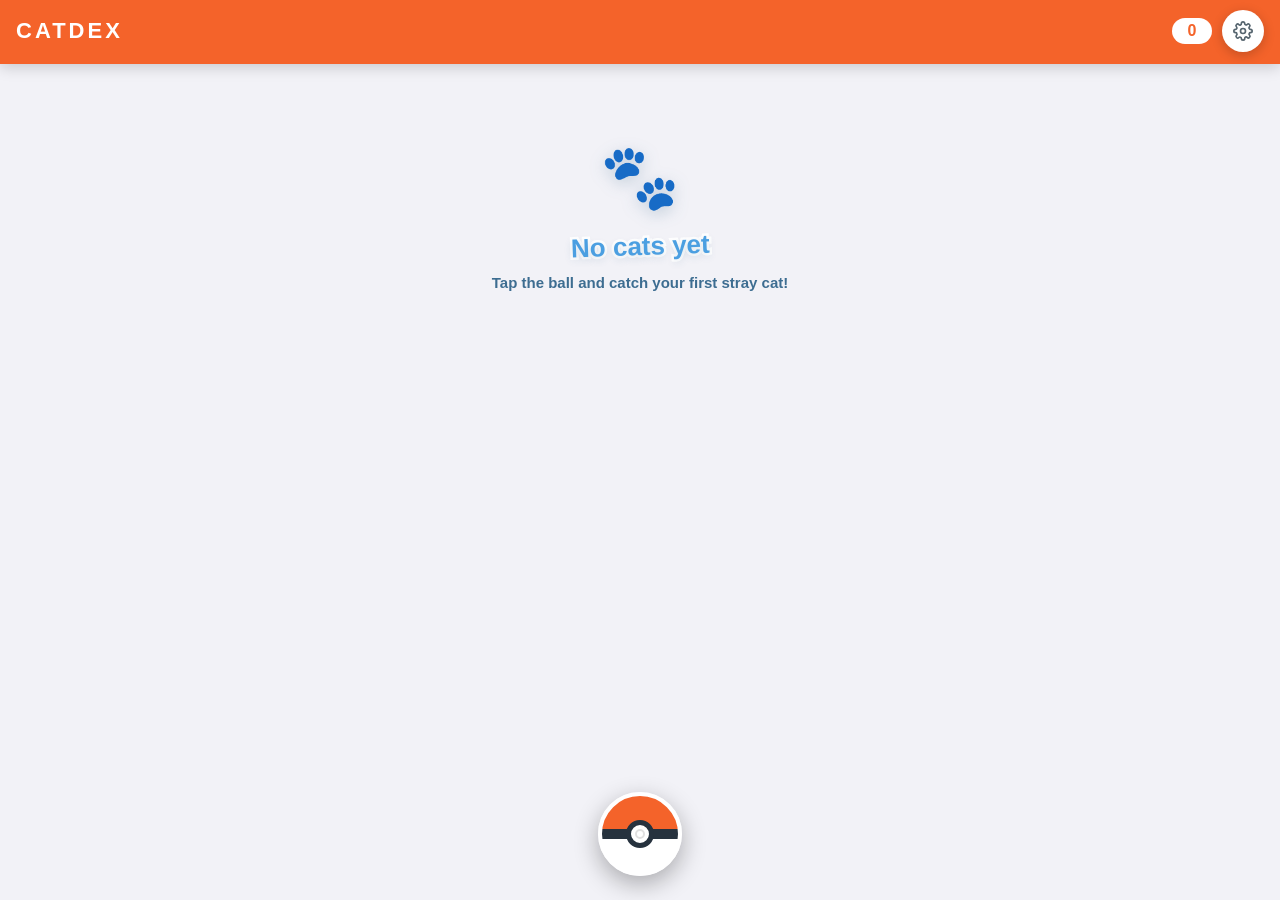
==== commit a4683eb3: "refactor: simplify to single Catdex home — drop map overworld Home screen is now the Catdex itself: " ====
--- a/catgo/index.html
+++ b/catgo/index.html
@@ -8,41 +8,28 @@
 </head>
 <body>
 
-  <!-- ===== SCREEN: Map (home, like Pokemon Go overworld) ===== -->
-  <div id="screenMap" class="screen active">
-    <div class="map-scene">
-      <div class="map-sky"></div>
-      <div class="map-ground">
-        <div class="map-path"></div>
-        <span class="map-deco" style="left:8%;  top:18%; font-size:44px">🌳</span>
-        <span class="map-deco" style="left:78%; top:12%; font-size:38px">🌳</span>
-        <span class="map-deco" style="left:65%; top:38%; font-size:30px">🌼</span>
-        <span class="map-deco" style="left:14%; top:52%; font-size:34px">🌿</span>
-        <span class="map-deco" style="left:82%; top:60%; font-size:42px">🌲</span>
-        <span class="map-deco" style="left:38%; top:70%; font-size:28px">🌼</span>
-        <div id="mapCats"></div>
-        <div class="map-hint" id="mapHint">Wild cats will appear here once you catch them! 🐾</div>
+  <!-- ===== SCREEN: Catdex (home) ===== -->
+  <div id="screenCollection" class="screen active">
+    <div class="dex-header">
+      <div class="dex-title">CATDEX</div>
+      <div class="dex-header-right">
+        <div class="dex-count" id="collectionCount">0</div>
+        <button class="settings-btn" id="settingsBtn" aria-label="Settings">
+          <svg width="20" height="20" viewBox="0 0 24 24" fill="none" stroke="currentColor" stroke-width="2" stroke-linecap="round" stroke-linejoin="round">
+            <circle cx="12" cy="12" r="3"/><path d="M19.4 15a1.65 1.65 0 0 0 .33 1.82l.06.06a2 2 0 0 1-2.83 2.83l-.06-.06a1.65 1.65 0 0 0-1.82-.33 1.65 1.65 0 0 0-1 1.51V21a2 2 0 0 1-4 0v-.09A1.65 1.65 0 0 0 9 19.4a1.65 1.65 0 0 0-1.82.33l-.06.06a2 2 0 0 1-2.83-2.83l.06-.06A1.65 1.65 0 0 0 4.68 15a1.65 1.65 0 0 0-1.51-1H3a2 2 0 0 1 0-4h.09A1.65 1.65 0 0 0 4.6 9a1.65 1.65 0 0 0-.33-1.82l-.06-.06a2 2 0 0 1 2.83-2.83l.06.06A1.65 1.65 0 0 0 9 4.68a1.65 1.65 0 0 0 1-1.51V3a2 2 0 0 1 4 0v.09a1.65 1.65 0 0 0 1 1.51 1.65 1.65 0 0 0 1.82-.33l.06-.06a2 2 0 0 1 2.83 2.83l-.06.06A1.65 1.65 0 0 0 19.4 9a1.65 1.65 0 0 0 1.51 1H21a2 2 0 0 1 0 4h-.09a1.65 1.65 0 0 0-1.51 1z"/>
+          </svg>
+        </button>
       </div>
     </div>
 
-    <!-- Top bar -->
-    <div class="map-topbar">
-      <div class="trainer-pill">
-        <span class="trainer-avatar">😺</span>
-        <span id="trainerCount">0 caught</span>
+    <div class="scroll-area" id="collectionGrid">
+      <div class="empty-state" id="emptyState">
+        <div class="empty-icon">🐾</div>
+        <div class="empty-title">No cats yet</div>
+        <div class="empty-sub">Tap the ball and catch your first stray cat!</div>
       </div>
-      <button class="settings-btn" id="settingsBtn" aria-label="Settings">
-        <svg width="20" height="20" viewBox="0 0 24 24" fill="none" stroke="currentColor" stroke-width="2" stroke-linecap="round" stroke-linejoin="round">
-          <circle cx="12" cy="12" r="3"/><path d="M19.4 15a1.65 1.65 0 0 0 .33 1.82l.06.06a2 2 0 0 1-2.83 2.83l-.06-.06a1.65 1.65 0 0 0-1.82-.33 1.65 1.65 0 0 0-1 1.51V21a2 2 0 0 1-4 0v-.09A1.65 1.65 0 0 0 9 19.4a1.65 1.65 0 0 0-1.82.33l-.06.06a2 2 0 0 1-2.83-2.83l.06-.06A1.65 1.65 0 0 0 4.68 15a1.65 1.65 0 0 0-1.51-1H3a2 2 0 0 1 0-4h.09A1.65 1.65 0 0 0 4.6 9a1.65 1.65 0 0 0-.33-1.82l-.06-.06a2 2 0 0 1 2.83-2.83l.06.06A1.65 1.65 0 0 0 9 4.68a1.65 1.65 0 0 0 1-1.51V3a2 2 0 0 1 4 0v.09a1.65 1.65 0 0 0 1 1.51 1.65 1.65 0 0 0 1.82-.33l.06-.06a2 2 0 0 1 2.83 2.83l-.06.06A1.65 1.65 0 0 0 19.4 9a1.65 1.65 0 0 0 1.51 1H21a2 2 0 0 1 0 4h-.09a1.65 1.65 0 0 0-1.51 1z"/>
-        </svg>
-      </button>
     </div>
 
-    <!-- Bottom controls: Catdex + Pokeball capture -->
-    <button class="dex-btn" id="dexBtn" aria-label="Open Catdex">
-      <span class="dex-btn-icon">📖</span>
-      <span class="dex-btn-label">Catdex</span>
-    </button>
     <button class="pokeball-btn" id="fabCapture" aria-label="Catch a cat">
       <span class="pokeball-inner"></span>
     </button>
@@ -64,27 +51,6 @@
           <div class="settings-hint">Get a free key at <strong>remove.bg/dashboard</strong> (50 free/month). Without a key, AI background removal will be skipped.</div>
           <button class="btn-primary full-width" id="btnSaveSettings" style="margin-top:20px">Save</button>
         </div>
-      </div>
-    </div>
-  </div>
-
-  <!-- ===== SCREEN: Catdex (Pokedex) ===== -->
-  <div id="screenCollection" class="screen">
-    <div class="dex-header">
-      <button class="btn-ghost-icon" id="dexBack">
-        <svg width="20" height="20" viewBox="0 0 24 24" fill="none" stroke="currentColor" stroke-width="2.5" stroke-linecap="round" stroke-linejoin="round">
-          <path d="M19 12H5M12 5l-7 7 7 7"/>
-        </svg>
-      </button>
-      <div class="dex-title">CATDEX</div>
-      <div class="dex-count" id="collectionCount">0</div>
-    </div>
-
-    <div class="scroll-area" id="collectionGrid">
-      <div class="empty-state" id="emptyState">
-        <div class="empty-icon">🐾</div>
-        <div class="empty-title">No cats yet</div>
-        <div class="empty-sub">Go outside and catch your first cat!</div>
       </div>
     </div>
   </div>
--- a/catgo/styles.css
+++ b/catgo/styles.css
@@ -74,126 +74,6 @@
 }
 .screen.slide-in-right.active {
   transform: translateX(0);
-}
-
-/* ===== Map screen (overworld) ===== */
-#screenMap { background: #7EC850; }
-.map-scene { position: absolute; inset: 0; overflow: hidden; }
-.map-sky {
-  position: absolute;
-  top: 0; left: 0; right: 0;
-  height: 22%;
-  background: linear-gradient(180deg, #8ED0F8 0%, #BDE4FA 70%, rgba(189,228,250,0) 100%);
-}
-.map-ground {
-  position: absolute;
-  top: 14%; left: 0; right: 0; bottom: 0;
-  background:
-    radial-gradient(ellipse 300px 120px at 20% 30%, rgba(255,255,255,0.14) 0%, rgba(255,255,255,0) 70%),
-    radial-gradient(ellipse 340px 140px at 80% 65%, rgba(0,0,0,0.08) 0%, rgba(0,0,0,0) 70%),
-    radial-gradient(ellipse 280px 120px at 45% 85%, rgba(255,255,255,0.10) 0%, rgba(255,255,255,0) 70%),
-    linear-gradient(180deg, #8FD661 0%, #7EC850 45%, #6BB944 100%);
-}
-.map-path {
-  position: absolute;
-  left: -20%;
-  top: 30%;
-  width: 140%;
-  height: 130px;
-  background: linear-gradient(180deg, #E8D5A8 0%, #DCC894 100%);
-  border-radius: 50%;
-  transform: rotate(-8deg);
-  opacity: 0.85;
-  box-shadow: inset 0 4px 8px rgba(0,0,0,0.08);
-}
-.map-deco {
-  position: absolute;
-  filter: drop-shadow(0 4px 4px rgba(0,0,0,0.18));
-  user-select: none;
-  pointer-events: none;
-}
-#mapCats { position: absolute; inset: 0; }
-.map-cat {
-  position: absolute;
-  width: 84px;
-  height: 84px;
-  cursor: pointer;
-  animation: map-bob 2.6s ease-in-out infinite;
-  transition: transform 0.15s;
-  z-index: 2;
-}
-.map-cat:active { transform: scale(0.9); }
-.map-cat img {
-  width: 100%;
-  height: 100%;
-  object-fit: contain;
-  filter: drop-shadow(0 5px 10px rgba(20,60,20,0.35));
-}
-.map-cat-shadow {
-  position: absolute;
-  bottom: -6px;
-  left: 50%;
-  transform: translateX(-50%);
-  width: 54px;
-  height: 12px;
-  background: rgba(0,0,0,0.22);
-  border-radius: 50%;
-  z-index: -1;
-}
-@keyframes map-bob {
-  0%, 100% { margin-top: 0; }
-  50% { margin-top: -8px; }
-}
-.map-hint {
-  position: absolute;
-  left: 50%;
-  top: 42%;
-  transform: translateX(-50%);
-  width: 78%;
-  text-align: center;
-  font-family: var(--font-round);
-  font-size: 16px;
-  font-weight: 700;
-  color: #fff;
-  background: rgba(30,80,30,0.45);
-  border-radius: 18px;
-  padding: 12px 16px;
-  backdrop-filter: blur(4px);
-  -webkit-backdrop-filter: blur(4px);
-}
-
-/* Map top bar */
-.map-topbar {
-  position: absolute;
-  top: calc(var(--safe-top) + 10px);
-  left: 16px;
-  right: 16px;
-  display: flex;
-  align-items: center;
-  justify-content: space-between;
-  z-index: 20;
-}
-.trainer-pill {
-  display: flex;
-  align-items: center;
-  gap: 8px;
-  background: #fff;
-  border-radius: 24px;
-  padding: 6px 16px 6px 8px;
-  font-family: var(--font-round);
-  font-size: 15px;
-  font-weight: 800;
-  color: var(--text-primary);
-  box-shadow: 0 3px 12px rgba(0,0,0,0.18);
-}
-.trainer-avatar {
-  width: 30px; height: 30px;
-  border-radius: 50%;
-  background: var(--orange-dim);
-  display: flex;
-  align-items: center;
-  justify-content: center;
-  font-size: 17px;
 }
 
 /* Pokeball capture button */
@@ -232,35 +112,6 @@
   border: 2px solid rgba(0,0,0,0.12);
 }
 
-/* Catdex button (bottom-left) */
-.dex-btn {
-  position: fixed;
-  bottom: calc(30px + var(--safe-bottom));
-  left: 22px;
-  width: 64px;
-  height: 64px;
-  border-radius: 50%;
-  background: #fff;
-  border: 3px solid #fff;
-  cursor: pointer;
-  display: flex;
-  flex-direction: column;
-  align-items: center;
-  justify-content: center;
-  box-shadow: 0 5px 16px rgba(0,0,0,0.25);
-  z-index: 100;
-  transition: transform 0.15s;
-}
-.dex-btn:active { transform: scale(0.92); }
-.dex-btn-icon { font-size: 24px; line-height: 1; }
-.dex-btn-label {
-  font-family: var(--font-round);
-  font-size: 10px;
-  font-weight: 800;
-  color: var(--text-secondary);
-  margin-top: 1px;
-}
-
 /* ===== Scroll area ===== */
 .scroll-area {
   flex: 1;
@@ -285,6 +136,11 @@
   font-weight: 900;
   letter-spacing: 3px;
   color: #fff;
+}
+.dex-header-right {
+  display: flex;
+  align-items: center;
+  gap: 10px;
 }
 .dex-count {
   min-width: 40px;
